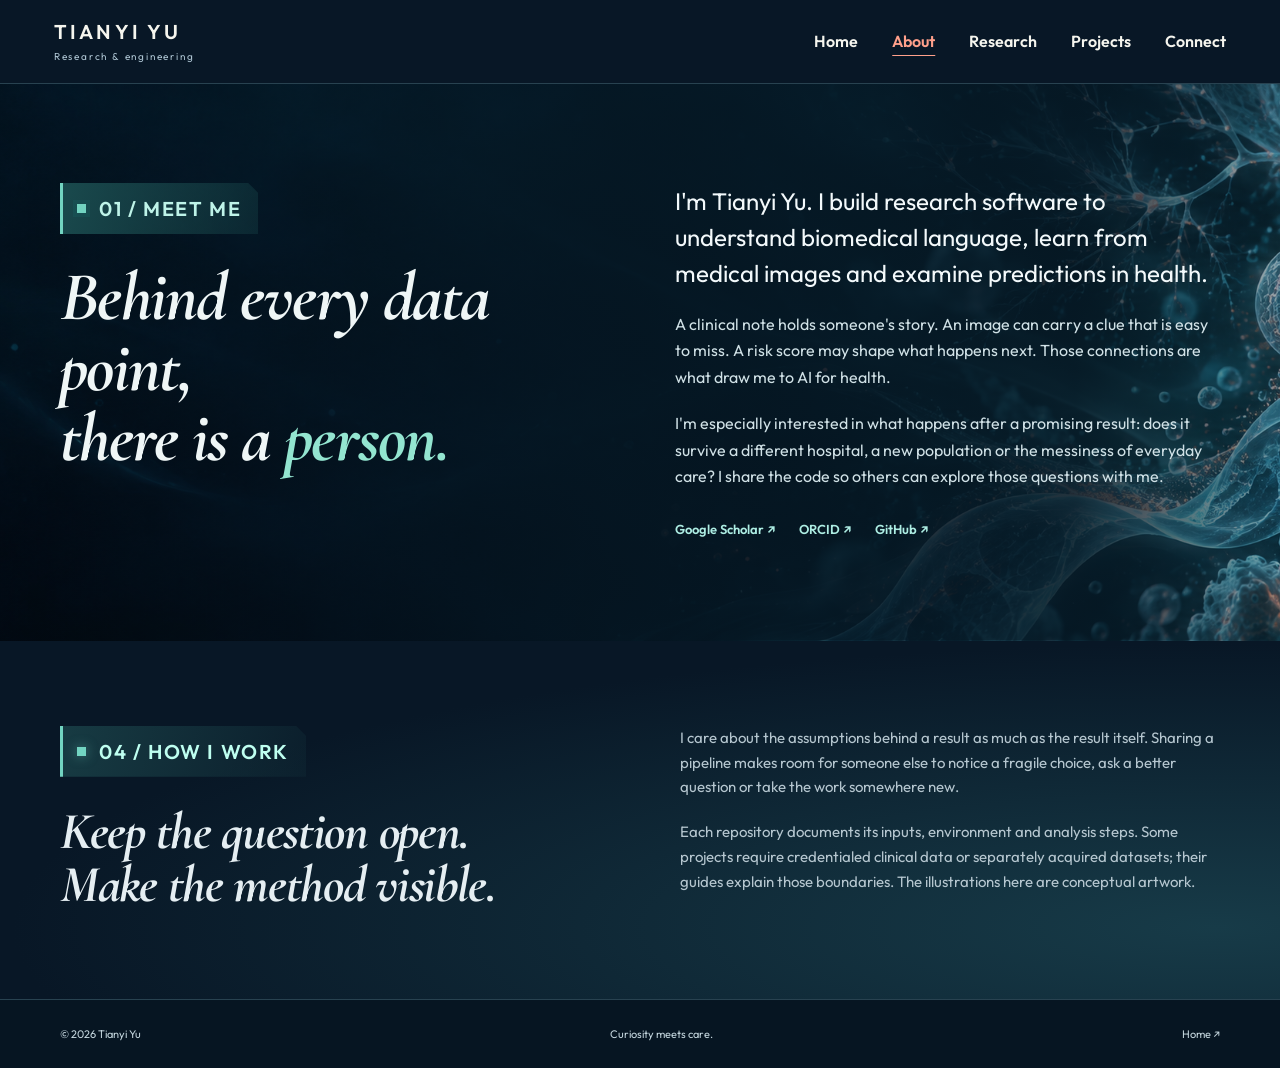
==== docs/about.html @ d261fcf0 "Organize 57 projects into independent research pages and paginate the website" ====
<!doctype html>
<html lang="en"><head><meta charset="utf-8"><meta name="viewport" content="width=device-width, initial-scale=1">
<title>About — Tianyi Yu</title>
<meta name="description" content="Tianyi Yu's research portfolio: clinical NLP, biomedical imaging, trustworthy AI, prediction modelling, health informatics and AI for health. Explore the questions and the code.">
<meta name="theme-color" content="#081726"><meta property="og:title" content="Tianyi Yu — Curiosity meets care."><meta property="og:description" content="Research software for the people behind the data."><meta property="og:type" content="website"><meta property="og:image" content="https://raw.githubusercontent.com/terry0809000/terry0809000/main/assets/tianyi-ai-health-portrait.png">
<link rel="preload" href="./fonts/outfit-400.woff" as="font" type="font/woff" crossorigin>
<link rel="stylesheet" href="./portfolio-v5.css"><script src="./site.js?v=20261013-1" defer></script><link rel="stylesheet" href="./pages.css?v=20261013-1"></head>
<body><a class="skip" href="#main">Skip to content</a><header class="header"><a class="wordmark" href="./index.html">TIANYI YU<span>Research &amp; engineering</span></a><nav aria-label="Main navigation"><a href="./index.html">Home</a><a href="./about.html" aria-current="page">About</a><a href="./research.html">Research</a><a href="./projects.html">Projects</a><a href="./connect.html">Connect</a></nav></header><main id="main"><section id="about" class="about wrap"><div><p class="eyebrow">01 / MEET ME</p><h1 class="page-title">Behind every data point,<br>there is a <em>person.</em></h1></div><div class="about-copy"><p class="lead">I'm Tianyi Yu. I build research software to understand biomedical language, learn from medical images and examine predictions in health.</p><p>A clinical note holds someone's story. An image can carry a clue that is easy to miss. A risk score may shape what happens next. Those connections are what draw me to AI for health.</p><p>I'm especially interested in what happens after a promising result: does it survive a different hospital, a new population or the messiness of everyday care? I share the code so others can explore those questions with me.</p><div class="text-links"><a href="https://scholar.google.com/citations?user=m8F5KU8AAAAJ">Google Scholar ↗</a><a href="https://orcid.org/0009-0009-0311-4015">ORCID ↗</a><a href="https://github.com/terry0809000">GitHub ↗</a></div></div></section><section class="approach"><div class="wrap approach-grid"><div><p class="eyebrow">04 / HOW I WORK</p><h2>Keep the question open.<br>Make the method visible.</h2></div><div><p>I care about the assumptions behind a result as much as the result itself. Sharing a pipeline makes room for someone else to notice a fragile choice, ask a better question or take the work somewhere new.</p><p>Each repository documents its inputs, environment and analysis steps. Some projects require credentialed clinical data or separately acquired datasets; their guides explain those boundaries. The illustrations here are conceptual artwork.</p></div></div></section></main><footer class="wrap footer"><span>© 2026 Tianyi Yu</span><span>Curiosity meets care.</span><a href="./index.html">Home ↗</a></footer></body></html>
---- docs/portfolio-v5.css ----
:root{--navy:#081726;--ink:#152431;--paper:#f5f3ee;--teal:#14746f;--coral:#ffa08b;--muted:#59656b;--line:#d7ddd8}*{box-sizing:border-box}html{scroll-behavior:smooth;scroll-padding-top:100px}body{margin:0;background:var(--paper);color:var(--ink);font-family:Arial,Helvetica,sans-serif;line-height:1.65}a{color:inherit;text-decoration:none}a:hover{text-decoration:underline;text-underline-offset:5px}button,input{font:inherit}button,a,input{touch-action:manipulation}button{cursor:pointer}button:focus-visible,a:focus-visible,input:focus-visible{outline:3px solid #d97845;outline-offset:5px}.wrap{max-width:1320px;margin:auto;padding-left:60px;padding-right:60px}.header{display:flex;justify-content:space-between;align-items:center;background:var(--navy);color:#f5f5ee;padding:20px 4.2%;gap:25px}.wordmark{font-size:20px;font-weight:700;letter-spacing:.16em;line-height:1.2}.wordmark span{display:block;font-size:10px;font-weight:400;letter-spacing:.18em;margin-top:7px;color:#aec5d3}.header nav{display:flex;gap:34px;font-size:14px}.hero{background:#061222;color:white}.hero-image{width:100%;height:auto;display:block}.hero-foot{display:flex;align-items:center;justify-content:space-between;padding:21px 4.2%;border-top:1px solid #365060;gap:15px}.hero-foot span{font-size:11px;letter-spacing:.18em;color:#b4d2df}.hero-foot a{font-size:14px}.hero-foot a span{font-size:20px;margin-left:30px;color:var(--coral)}.eyebrow{font-size:11px;letter-spacing:.2em;font-weight:700;color:var(--teal);margin:0 0 25px}h2{font-size:clamp(33px,3.7vw,57px);line-height:1.12;font-weight:500;letter-spacing:-.04em;margin:0}h2 em{font-family:Georgia,'Times New Roman',serif;font-weight:400;color:var(--teal)}.about{display:grid;grid-template-columns:1fr 1fr;gap:70px;padding-top:100px;padding-bottom:100px}.about-copy p{margin:0 0 20px;font-size:16px;color:var(--muted)}.about-copy .lead{font-size:22px;line-height:1.5;color:var(--ink)}.text-links{display:flex;gap:23px;flex-wrap:wrap;padding-top:10px;font-size:13px;font-weight:700}.directions{padding:80px 0;background:#e8eeea}.section-head{display:flex;align-items:end;justify-content:space-between;gap:40px;margin-bottom:50px}.section-head>p{color:var(--muted);font-size:15px;margin:0}.direction-row{display:grid;grid-template-columns:65px 1fr 100px;gap:25px;padding:27px 0;border-top:1px solid #becbc4;align-items:start}.direction-row:last-child{border-bottom:1px solid #becbc4}.direction-row:hover{text-decoration:none}.direction-row:hover h3{color:var(--teal)}.direction-number{font-family:Georgia,serif;font-size:27px;color:var(--teal)}.direction-row h3{font-size:24px;letter-spacing:-.02em;font-weight:500;margin:0 0 6px}.direction-row p{font-size:14px;color:var(--muted);max-width:710px;margin:0}.direction-count{text-align:right;font-size:11px;white-space:nowrap;padding-top:8px}.direction-count span{margin-left:15px;font-size:20px}.work{padding-top:90px;padding-bottom:90px}.controls{border-top:1px solid var(--line);padding-top:25px}.filters{display:flex;gap:8px;flex-wrap:wrap;margin-bottom:20px}.filters button{border:1px solid #bac8c0;background:transparent;color:var(--ink);padding:9px 14px;border-radius:2px;font-size:12px}.filters button.active{background:var(--navy);color:white;border-color:var(--navy)}.filters button:hover{border-color:var(--teal)}.search{display:flex;align-items:center;gap:20px;font-size:12px;color:var(--muted)}.search input{border:0;border-bottom:1px solid #a8b7ad;background:transparent;padding:10px 0;max-width:500px;width:100%;border-radius:0;color:var(--ink)}.results-status{font-size:12px;color:var(--muted);margin:25px 0 20px}.project-grid{display:grid;grid-template-columns:repeat(3,minmax(0,1fr));gap:32px 25px}.project{background:#fff;display:flex;flex-direction:column;border:1px solid #e0e4df;transition:transform .2s}.project:hover{transform:translateY(-4px)}.project-image-link{display:block;overflow:hidden;background:var(--navy)}.project img{width:100%;height:auto;aspect-ratio:3/1;object-fit:cover;display:block}.project-body{padding:24px;display:flex;flex-direction:column;flex:1}.project-area{color:var(--teal);font-size:10px;letter-spacing:.06em;margin:0 0 12px;text-transform:uppercase}.project h3{font-size:22px;font-weight:500;line-height:1.25;margin:0 0 18px;letter-spacing:-.02em}.project-body>p:not(.project-area){font-size:14px;color:var(--muted);margin:0 0 23px}.project-links{display:flex;justify-content:space-between;flex-wrap:wrap;gap:12px;font-size:11px;font-weight:700;margin-top:auto;padding-top:18px;border-top:1px solid var(--line)}.project[hidden]{display:none}.more{display:flex;justify-content:center;align-items:center;gap:30px;margin-top:45px;flex-wrap:wrap;font-size:13px}.more button{background:var(--navy);color:white;border:0;padding:15px 25px}.more button span{margin-left:20px}.approach{background:var(--navy);color:#e5eef2;padding:85px 0}.approach .eyebrow{color:#a0d6cf}.approach-grid{display:grid;grid-template-columns:1fr 1fr;gap:80px}.approach h2{font-size:36px}.approach p:not(.eyebrow){margin:0 0 20px;color:#b5c6cf;font-size:15px}.connect{padding-top:90px;padding-bottom:90px}.connect h2{font-size:clamp(45px,6vw,86px);margin-bottom:30px}.connect>p:not(.eyebrow){color:var(--muted);font-size:17px}.connect-links{display:flex;gap:35px;flex-wrap:wrap;margin-top:30px;font-size:14px;font-weight:700}.footer{display:flex;justify-content:space-between;gap:20px;padding-top:25px;padding-bottom:25px;border-top:1px solid var(--line);font-size:11px;color:var(--muted)}.sr-only{position:absolute;width:1px;height:1px;padding:0;margin:-1px;overflow:hidden;clip:rect(0,0,0,0);white-space:nowrap;border:0}.skip{position:fixed;top:-100px;left:15px;z-index:20;background:white;padding:10px}.skip:focus{top:10px}[hidden]{display:none!important}@media(max-width:900px){.wrap{padding-left:30px;padding-right:30px}.about,.approach-grid{gap:35px}.project-grid{grid-template-columns:repeat(2,minmax(0,1fr))}.section-head{align-items:start}.header nav{gap:20px}.direction-row{grid-template-columns:40px 1fr 90px;gap:15px}.about-copy .lead{font-size:20px}.project h3{font-size:21px}}@media(max-width:600px){.header{padding:18px 22px;flex-wrap:wrap}.wordmark{font-size:17px}.header nav{width:100%;justify-content:space-between;font-size:12px;margin-top:8px}.hero-image{min-height:235px;object-fit:cover;object-position:58% center}.hero-foot{padding:16px 22px}.hero-foot>span{font-size:8px;max-width:180px}.hero-foot a{font-size:12px;white-space:nowrap}.hero-foot a span{margin-left:10px}.wrap{padding-left:22px;padding-right:22px}.about,.approach-grid{grid-template-columns:1fr;gap:30px}.about,.work,.connect{padding-top:60px;padding-bottom:60px}.directions,.approach{padding:60px 0}.section-head{display:block;margin-bottom:35px}.section-head>p{margin-top:25px;font-size:14px}.direction-row{grid-template-columns:30px 1fr;gap:15px}.direction-row h3{font-size:20px}.direction-count{grid-column:2;text-align:left;padding:0}.direction-row p{font-size:13px}.project-grid{grid-template-columns:1fr}.project h3{font-size:24px}.project-body{padding:24px}.filters button{font-size:11px;padding:8px 11px}.search{display:block}.search input{display:block}.footer{flex-wrap:wrap}.footer>span:nth-child(2){display:none}.connect-links{gap:20px}.approach h2{font-size:32px}}@media(prefers-reduced-motion:reduce){html{scroll-behavior:auto}.project{transition:none}.project:hover{transform:none}}
.mobile-hero-copy{display:none}@media(max-width:600px){.hero-image{object-position:right center}.mobile-hero-copy{display:block;padding:28px 22px 30px;background:var(--navy)}.mobile-hero-copy>p:first-child{font-size:10px;letter-spacing:.18em;color:#b5d8e0;margin:0 0 15px}.mobile-hero-copy h2{font-size:40px;color:var(--coral);margin:0 0 15px}.mobile-hero-copy>p:last-child{font-size:16px;line-height:1.5;color:#d7e4ed;margin:0}}

/* A stronger technical hierarchy for the research portfolio. */
:root{--display:"Bahnschrift","DIN Alternate","Arial",sans-serif;--code:"Cascadia Code","SFMono-Regular",Consolas,monospace}
.eyebrow{display:inline-flex;align-items:center;gap:14px;max-width:100%;font-family:var(--code);font-size:17px;font-weight:800;line-height:1.45;letter-spacing:.09em;color:#075e5b;padding:12px 18px 12px 15px;margin-bottom:28px;border-left:4px solid #168e88;border-top:1px solid #91b8ac;border-bottom:1px solid #91b8ac;background:linear-gradient(105deg,#d4e6df,rgba(212,230,223,.15));clip-path:polygon(0 0,calc(100% - 10px) 0,100% 10px,100% 100%,0 100%)}
.eyebrow::before{content:"";display:block;flex-shrink:0;width:9px;height:9px;background:#168e88;box-shadow:0 0 0 4px rgba(22,142,136,.11)}
h2{font-family:var(--display);font-weight:650;letter-spacing:-.025em}
h2 em{font-family:inherit;font-style:normal;font-weight:inherit}
.direction-number{font-family:var(--code);font-weight:700;font-size:25px}
.direction-row h3{font-family:var(--display);font-weight:650}
.project h3{font-family:var(--display);font-weight:650}
.project-area{font-family:var(--code);font-size:12px;font-weight:700;letter-spacing:.035em;line-height:1.5}
.filters button{font-size:13px;font-weight:650}
.header nav{font-weight:600}
.approach .eyebrow{color:#befff0;background:linear-gradient(105deg,#173b43,rgba(23,59,67,.2));border-color:#347679;border-left-color:#72d4c1}
.approach .eyebrow::before{background:#72d4c1;box-shadow:0 0 12px rgba(114,212,193,.5)}
@media(max-width:600px){.eyebrow{font-size:14px;letter-spacing:.065em;gap:12px;padding:11px 14px;margin-bottom:23px}.project-area{font-size:12px}.filters button{font-size:12px}.direction-row h3{font-weight:650}}

/* Two complementary voices: expressive curves and a rounded technical sans. */
@font-face{font-family:"Portfolio Serif";font-style:italic;font-weight:700;font-display:swap;src:url("./fonts/cormorant-italic-700.woff") format("woff")}
@font-face{font-family:"Portfolio Sans";font-style:normal;font-weight:400;font-display:swap;src:url("./fonts/outfit-400.woff") format("woff")}
@font-face{font-family:"Portfolio Sans";font-style:normal;font-weight:600;font-display:swap;src:url("./fonts/outfit-600.woff") format("woff")}
:root{--display:"Portfolio Sans",Arial,sans-serif;--script:"Portfolio Serif",Georgia,"Times New Roman",serif}
body{font-family:var(--display);font-weight:400}
h2{font-family:var(--script);font-style:italic;font-weight:700;font-size:clamp(46px,5.4vw,82px);line-height:1.02;letter-spacing:-.025em}
h2 em{font-family:inherit;font-style:inherit;font-weight:inherit}
.eyebrow{font-family:var(--display);font-style:normal;font-size:20px;font-weight:600;letter-spacing:.08em;padding:11px 17px 11px 14px;gap:13px;background:linear-gradient(105deg,rgba(199,225,215,.7),rgba(199,225,215,.1));border-top:0;border-bottom:0;border-left-width:3px}
.direction-number{font-family:var(--script);font-style:italic;font-size:35px;font-weight:700;line-height:1.1}
.direction-row h3,.project h3{font-family:var(--display);font-style:normal;font-weight:600}
.direction-row h3{font-size:26px}
.project h3{font-size:25px;line-height:1.23}
.project-area{font-family:var(--display);font-size:13px;font-weight:600;letter-spacing:.055em}
.header nav,.filters button,.project-links,.connect-links{font-family:var(--display);font-weight:600}
.header nav{font-size:16px}.wordmark{font-family:var(--display)}
.about-copy .lead{font-size:24px;line-height:1.5}
.approach h2{font-family:var(--script);font-style:italic;font-size:52px}
.connect h2{font-size:clamp(58px,7.5vw,105px)}
@media(max-width:900px){.project h3{font-size:24px}}
@media(max-width:600px){.eyebrow{font-family:var(--display);font-size:16px;letter-spacing:.06em;font-weight:600}.direction-number{font-size:31px}.direction-row h3{font-size:22px}.project h3{font-size:27px}.project-area{font-size:13px}.about-copy .lead{font-size:21px}.approach h2{font-size:43px}.mobile-hero-copy h2{font-family:var(--script);font-size:52px;line-height:1.02;font-style:italic;font-weight:700}.header nav{font-size:14px}}

/* Scientific atmosphere supports, rather than competes with, the reading surface. */
body{background:#dce9e6}
.about,.connect{max-width:none;padding-left:max(60px,calc((100% - 1200px)/2));padding-right:max(60px,calc((100% - 1200px)/2));background-color:#071b29;background-repeat:no-repeat;background-size:cover;background-position:center;color:#eff6f6}
.about{background-image:linear-gradient(90deg,rgba(5,22,34,.26),rgba(5,22,34,.89) 48%,rgba(5,22,34,.88) 84%,rgba(5,22,34,.35)),url("./assets/scientific-atmosphere.png")}
.about h2 em,.connect h2 em{color:#93e5d0}
.about-copy p{color:#d0e1e6}.about-copy .lead{color:#f3f9fb}.about .text-links{color:#adede3}
.about .eyebrow,.connect .eyebrow{color:#bef3e8;background:linear-gradient(105deg,rgba(27,77,80,.95),rgba(27,77,80,.3));border-left-color:#72d4c1}
.about .eyebrow::before,.connect .eyebrow::before{background:#72d4c1}
.directions{background:radial-gradient(ellipse at 95% 0%,#c0e1da 0%,transparent 58%),linear-gradient(150deg,#e4eeeb,#cfdeda)}
.direction-row{border-color:#a3bcb3}.direction-row:last-child{border-color:#a3bcb3}
.work{max-width:none;padding-left:max(60px,calc((100% - 1200px)/2));padding-right:max(60px,calc((100% - 1200px)/2));background-color:#e7eef0;background-image:linear-gradient(rgba(56,98,107,.035) 1px,transparent 1px),linear-gradient(90deg,rgba(56,98,107,.035) 1px,transparent 1px),radial-gradient(ellipse at 100% 0%,#cfdfeb 0%,transparent 65%);background-size:96px 96px,96px 96px,100% 100%}
.project{background:#fcfdfc;border-color:#c5d4d2;box-shadow:0 5px 24px rgba(15,46,56,.04)}
.project-body>p:not(.project-area){color:#46575e}
.search{color:#41565d}.section-head>p,.results-status{color:#41565d}
.connect{background-image:linear-gradient(90deg,rgba(5,22,34,.4),rgba(5,22,34,.3) 45%,rgba(5,22,34,.2)),url("./assets/scientific-atmosphere.png");padding-top:100px;padding-bottom:110px}
.connect>p:not(.eyebrow){color:#d0e1e6;max-width:650px}.connect-links{color:#b8f1e7}
.footer{max-width:none;padding-left:max(60px,calc((100% - 1200px)/2));padding-right:max(60px,calc((100% - 1200px)/2));background:#061522;color:#c4d6de;border-top-color:#284250}
.approach{background:radial-gradient(ellipse at 95% 80%,#173b48 0%,#081726 70%)}
@media(max-width:900px){.about,.work,.connect,.footer{padding-left:30px;padding-right:30px}}
@media(max-width:600px){.about,.work,.connect,.footer{padding-left:22px;padding-right:22px}.about{background-image:linear-gradient(rgba(5,22,34,.86),rgba(5,22,34,.86)),url("./assets/scientific-atmosphere.png");background-position:75% center}.connect{background-image:linear-gradient(90deg,rgba(5,22,34,.9),rgba(5,22,34,.78)),url("./assets/scientific-atmosphere.png");background-position:72% center;padding-top:65px;padding-bottom:70px}.work{background-size:72px 72px,72px 72px,100% 100%}}
---- docs/pages.css ----
/* Multi-page navigation; the original portfolio-v5.css and artwork are retained. */
.header{position:sticky;top:0;z-index:10;box-shadow:0 1px 0 #284250}.header nav a[aria-current="page"]{color:var(--coral);text-decoration:underline;text-underline-offset:8px}.header nav{flex-wrap:wrap}
.page-title{font-family:var(--script);font-style:italic;font-weight:700;font-size:clamp(46px,5.4vw,82px);line-height:1.02;letter-spacing:-.025em;margin:0}.page-title em{font-style:inherit;color:#93e5d0}.connect .page-title{font-size:clamp(58px,7.5vw,105px)}
.section-tiles{display:grid;grid-template-columns:repeat(2,minmax(0,1fr));gap:1px;background:#a3bcb3;padding-top:0;padding-bottom:0;margin-top:0}.section-tile{display:block;background:linear-gradient(150deg,#e4eeeb,#cfdeda);padding:36px;position:relative}.section-tile:hover{text-decoration:none;background:#d5e7df}.section-tile h2{font-size:44px}.section-tile p{color:#46575e;max-width:440px;margin-bottom:0}.section-tile>span:last-child{position:absolute;right:25px;bottom:22px;color:var(--teal);font-size:26px}.section-tile .eyebrow{font-size:14px;margin-bottom:22px}
.category-nav{display:flex;gap:8px;flex-wrap:wrap;margin-bottom:26px}.category-nav a{padding:9px 14px;border:1px solid #bac8c0;font-size:13px;border-radius:2px}.category-nav a[aria-current="page"]{background:var(--navy);color:#fff;border-color:var(--navy)}.pagination{display:flex;justify-content:center;gap:9px;flex-wrap:wrap;margin-top:36px}.pagination a{padding:10px 15px;border:1px solid #a3bcb3;background:#fcfdfc;min-width:42px;text-align:center}.pagination a[aria-current="page"]{background:var(--navy);color:#fff;border-color:var(--navy)}.section-head>p{max-width:420px}.project-image-link img{aspect-ratio:3/1;object-fit:cover}.work{min-height:calc(100vh - 180px)}
@media(max-width:900px){.header nav{gap:18px}.page-title{font-size:60px}.section-tile{padding:28px}}
@media(max-width:600px){.header nav{gap:12px}.header nav a{font-size:13px}.header{gap:12px}.section-tiles{grid-template-columns:1fr;padding:0}.section-tile{padding:28px 22px}.section-tile h2{font-size:39px}.page-title{font-size:46px;overflow-wrap:break-word}.category-nav a{font-size:12px;padding:8px 11px}.connect .page-title{font-size:60px}.section-head>p{max-width:none}}
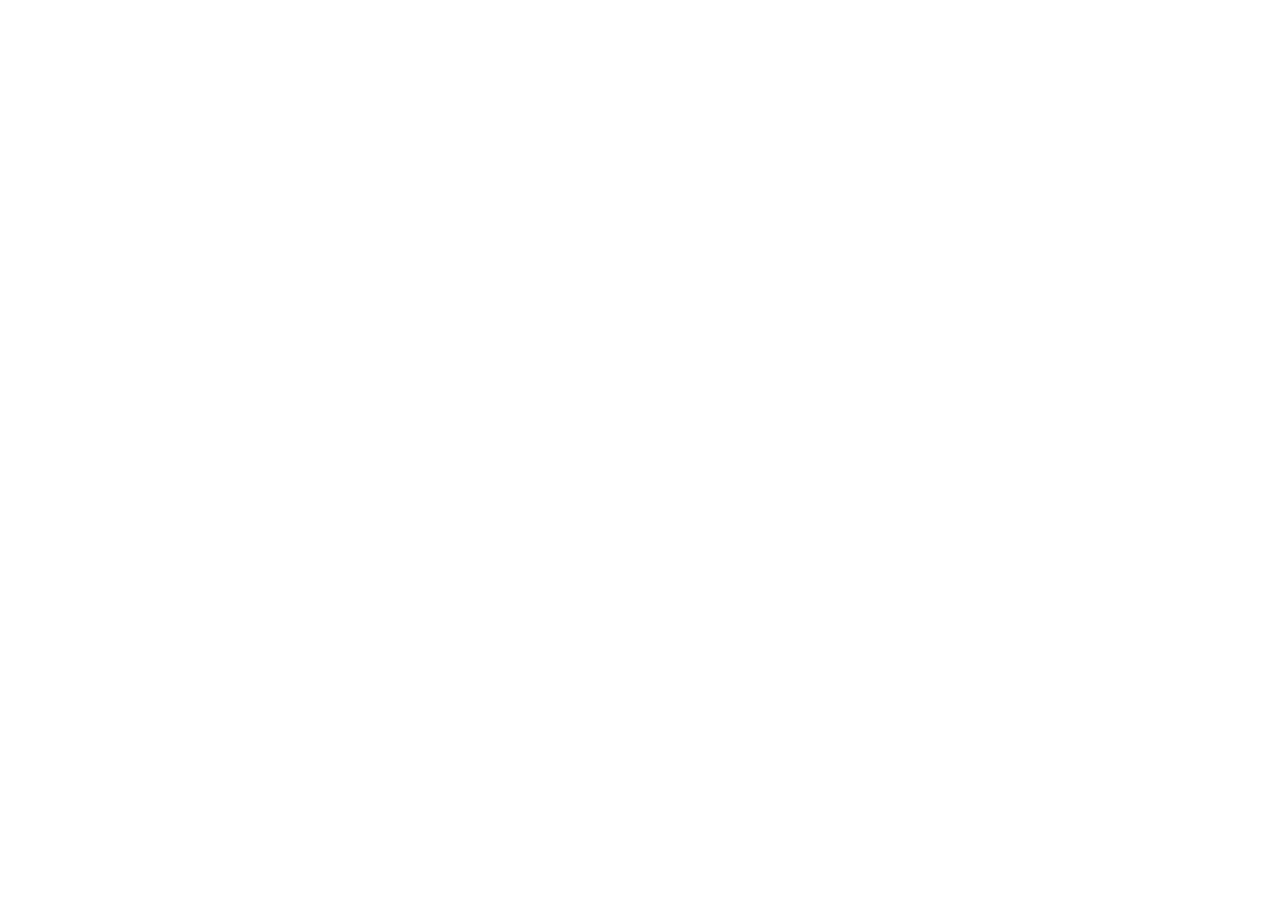
==== commit 36bbc167: "Curate portfolio to 12 projects and introduce research constellation map" ====
--- a/docs/about.html
+++ b/docs/about.html
@@ -1,8 +1,2 @@
 <!doctype html>
-<html lang="en"><head><meta charset="utf-8"><meta name="viewport" content="width=device-width, initial-scale=1">
-<title>About — Tianyi Yu</title>
-<meta name="description" content="Tianyi Yu's research portfolio: clinical NLP, biomedical imaging, trustworthy AI, prediction modelling, health informatics and AI for health. Explore the questions and the code.">
-<meta name="theme-color" content="#081726"><meta property="og:title" content="Tianyi Yu — Curiosity meets care."><meta property="og:description" content="Research software for the people behind the data."><meta property="og:type" content="website"><meta property="og:image" content="https://raw.githubusercontent.com/terry0809000/terry0809000/main/assets/tianyi-ai-health-portrait.png">
-<link rel="preload" href="./fonts/outfit-400.woff" as="font" type="font/woff" crossorigin>
-<link rel="stylesheet" href="./portfolio-v5.css"><script src="./site.js?v=20261013-1" defer></script><link rel="stylesheet" href="./pages.css?v=20261013-1"></head>
-<body><a class="skip" href="#main">Skip to content</a><header class="header"><a class="wordmark" href="./index.html">TIANYI YU<span>Research &amp; engineering</span></a><nav aria-label="Main navigation"><a href="./index.html">Home</a><a href="./about.html" aria-current="page">About</a><a href="./research.html">Research</a><a href="./projects.html">Projects</a><a href="./connect.html">Connect</a></nav></header><main id="main"><section id="about" class="about wrap"><div><p class="eyebrow">01 / MEET ME</p><h1 class="page-title">Behind every data point,<br>there is a <em>person.</em></h1></div><div class="about-copy"><p class="lead">I'm Tianyi Yu. I build research software to understand biomedical language, learn from medical images and examine predictions in health.</p><p>A clinical note holds someone's story. An image can carry a clue that is easy to miss. A risk score may shape what happens next. Those connections are what draw me to AI for health.</p><p>I'm especially interested in what happens after a promising result: does it survive a different hospital, a new population or the messiness of everyday care? I share the code so others can explore those questions with me.</p><div class="text-links"><a href="https://scholar.google.com/citations?user=m8F5KU8AAAAJ">Google Scholar ↗</a><a href="https://orcid.org/0009-0009-0311-4015">ORCID ↗</a><a href="https://github.com/terry0809000">GitHub ↗</a></div></div></section><section class="approach"><div class="wrap approach-grid"><div><p class="eyebrow">04 / HOW I WORK</p><h2>Keep the question open.<br>Make the method visible.</h2></div><div><p>I care about the assumptions behind a result as much as the result itself. Sharing a pipeline makes room for someone else to notice a fragile choice, ask a better question or take the work somewhere new.</p><p>Each repository documents its inputs, environment and analysis steps. Some projects require credentialed clinical data or separately acquired datasets; their guides explain those boundaries. The illustrations here are conceptual artwork.</p></div></div></section></main><footer class="wrap footer"><span>© 2026 Tianyi Yu</span><span>Curiosity meets care.</span><a href="./index.html">Home ↗</a></footer></body></html>
+<html lang="en"><head><meta charset="utf-8"><meta name="viewport" content="width=device-width, initial-scale=1"><title>Tianyi Yu — selected research</title><meta http-equiv="refresh" content="0;url=https://terry0809000.github.io/about.html"><link rel="canonical" href="https://terry0809000.github.io/about.html"></head><body><h1>Tianyi Yu — 12 selected projects</h1><p><a href="https://terry0809000.github.io/about.html">Continue to the updated research website</a></p><p><a href="https://github.com/terry0809000/research-portfolio">Explore the portfolio and mind map</a></p></body></html>
